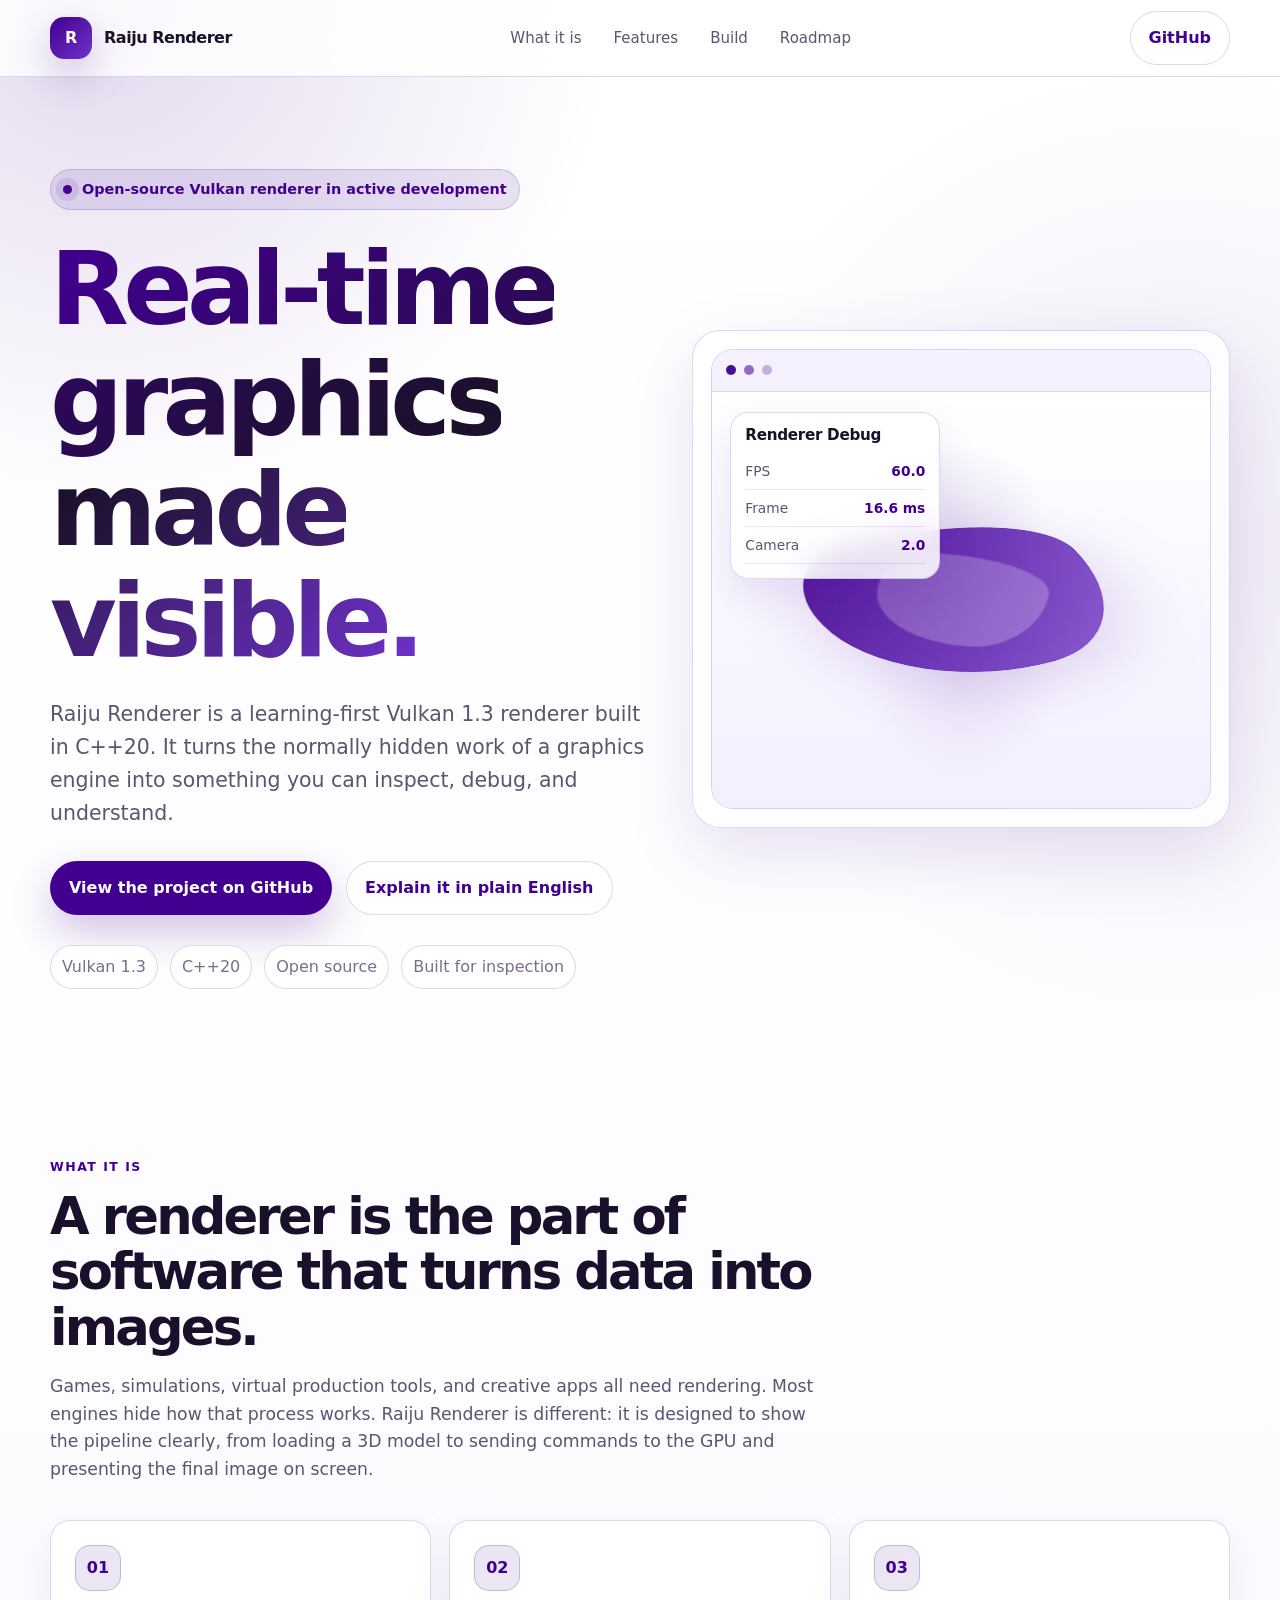
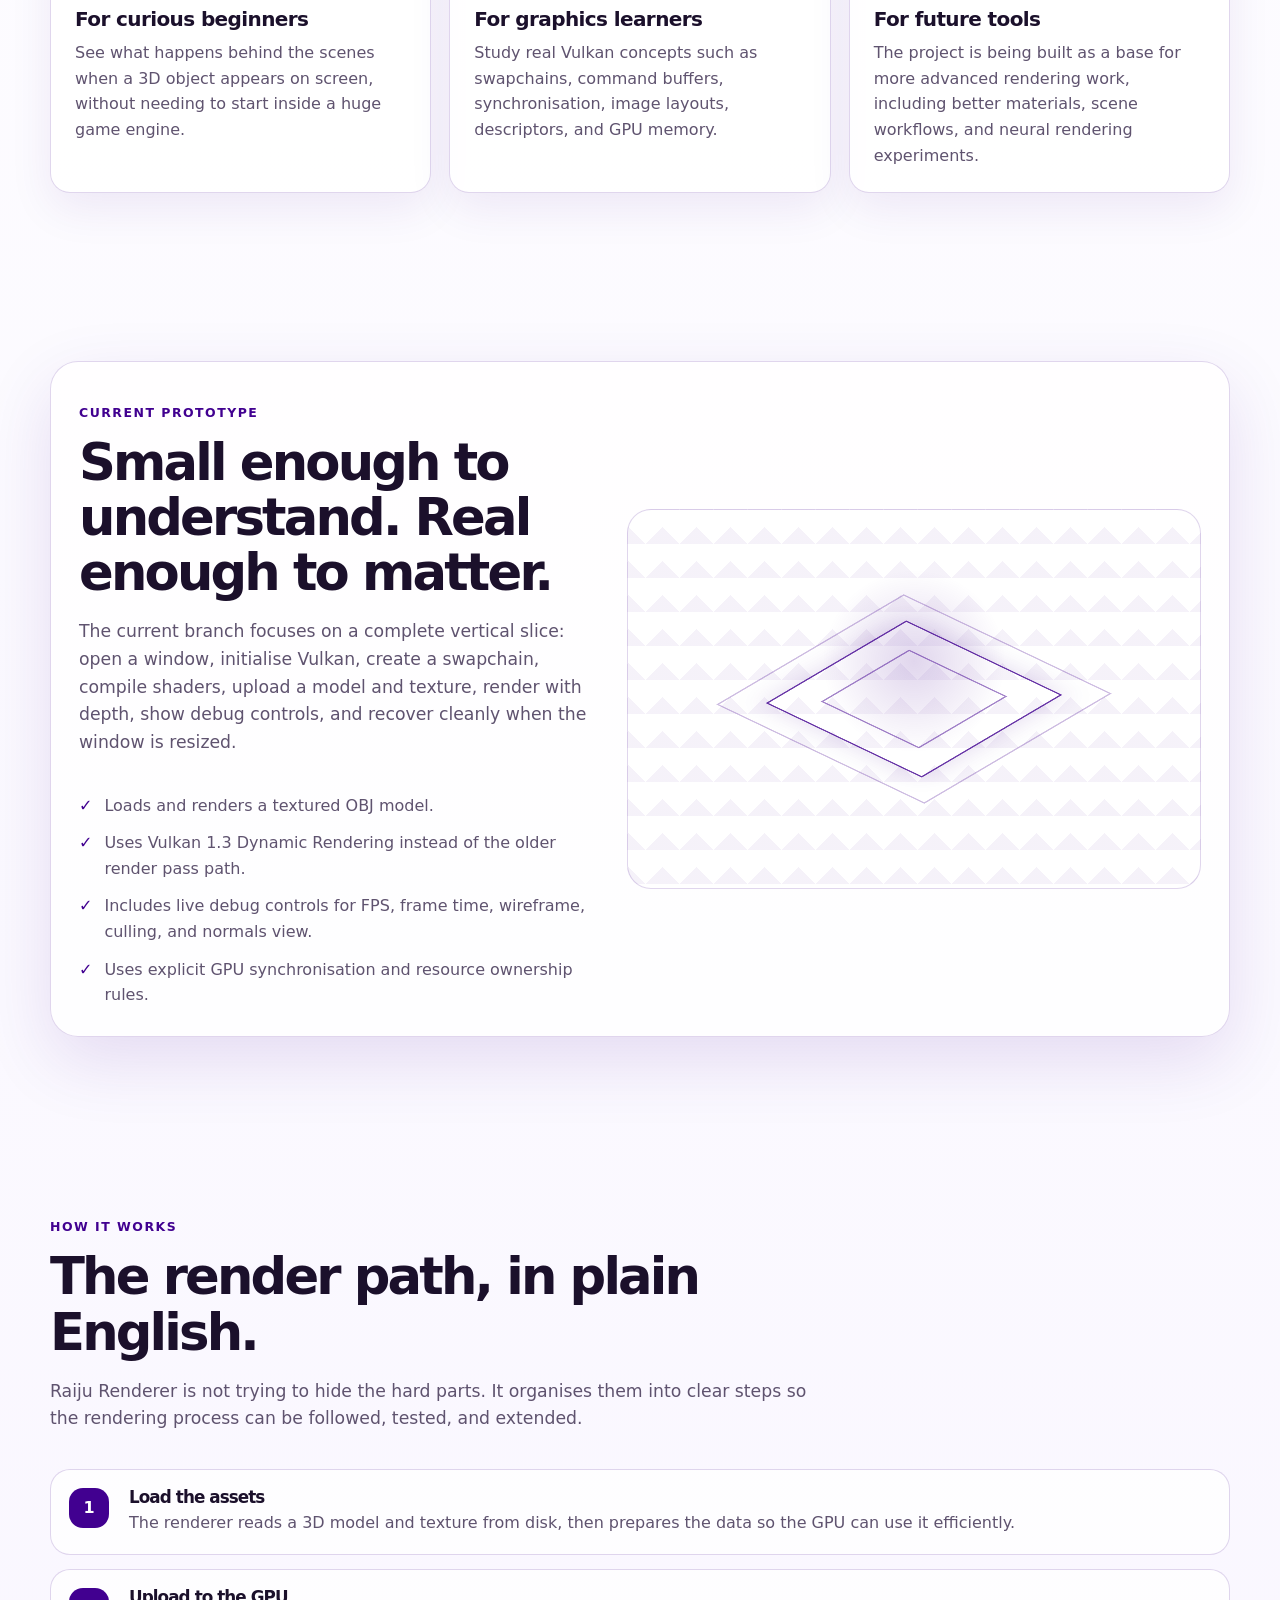
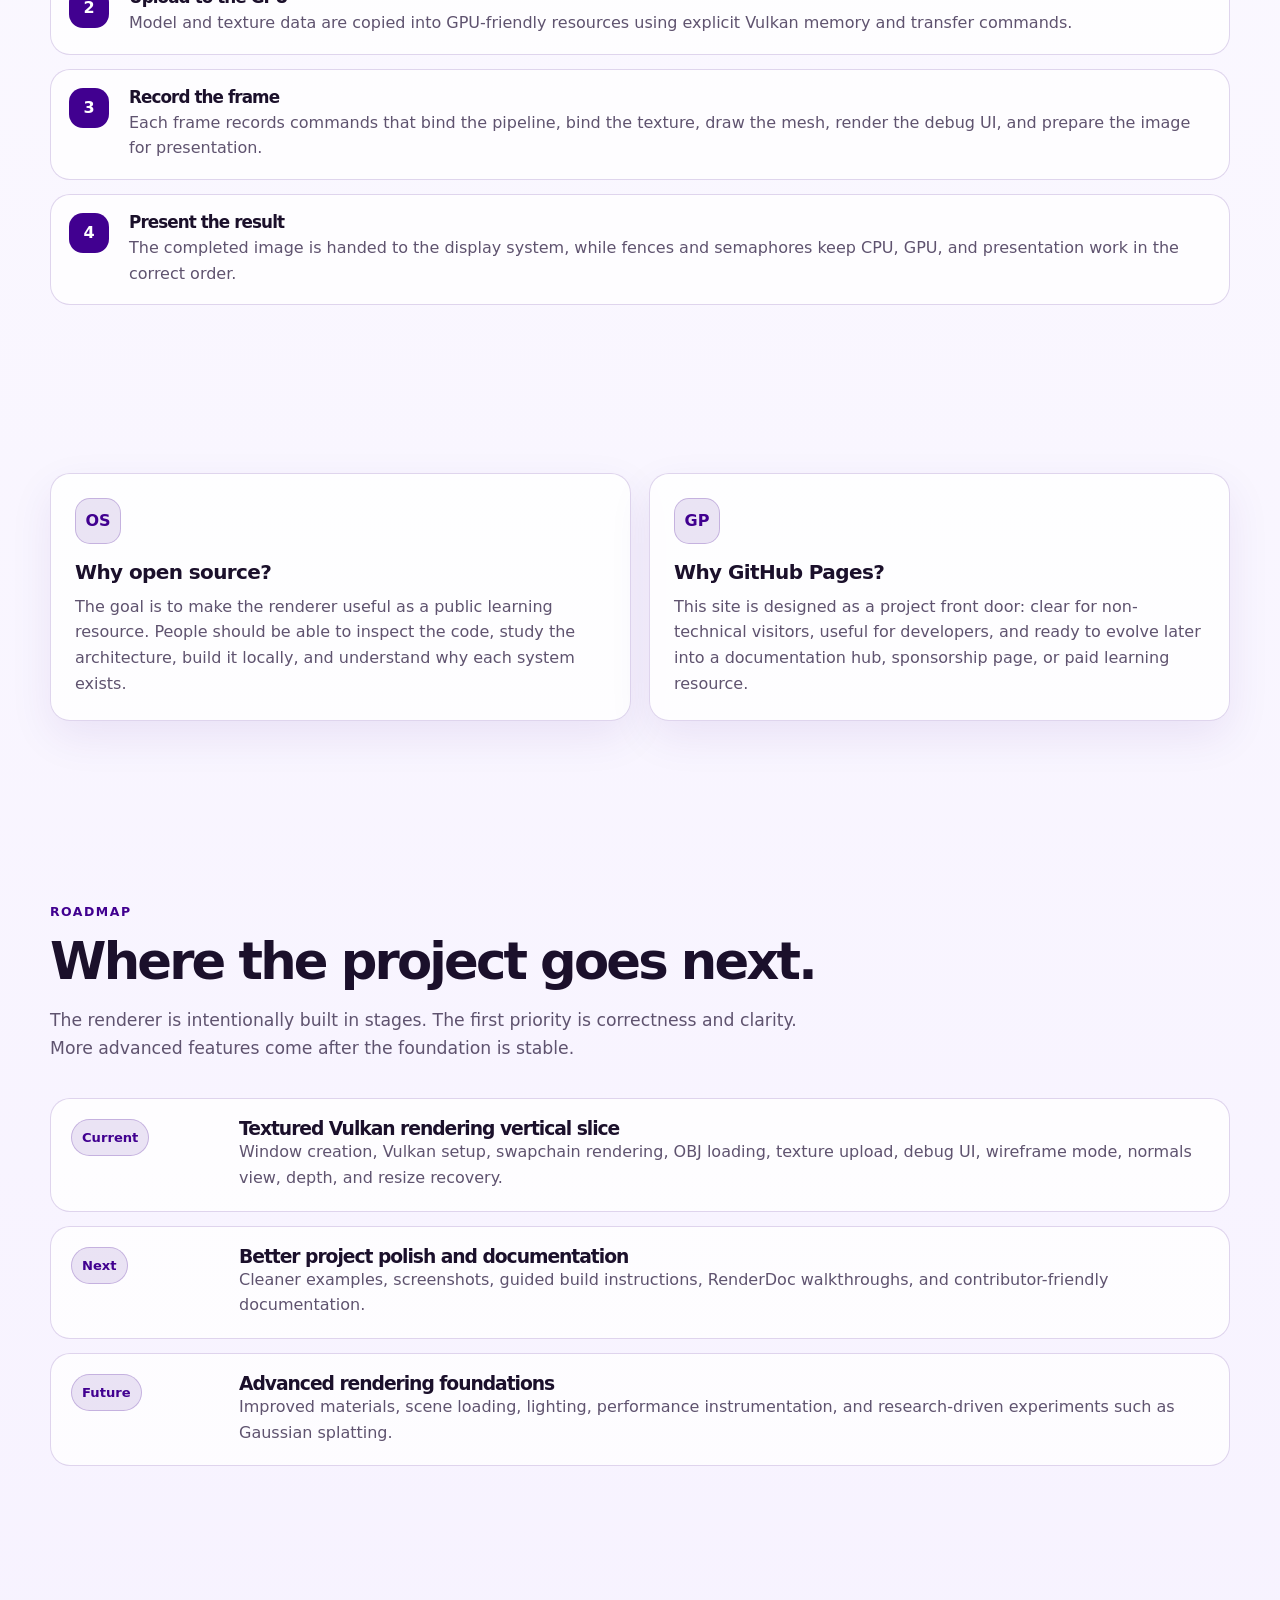
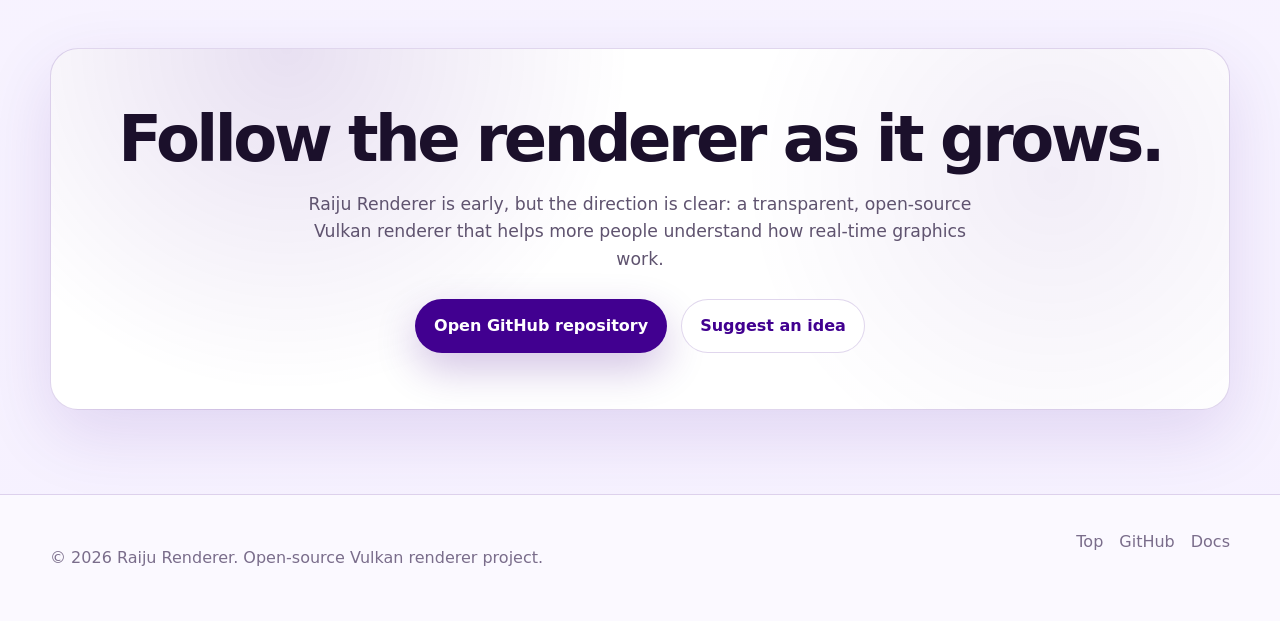
==== index_light_410090.html @ 018face2 "New Github Page" ====
<!doctype html>
<html lang="en">
<head>
  <meta charset="utf-8">
  <meta name="viewport" content="width=device-width, initial-scale=1">
  <meta name="description" content="Raiju Renderer is an open-source Vulkan 1.3 renderer built in C++20 to make real-time graphics easier to inspect, learn, and extend.">
  <meta name="theme-color" content="#410090">
  <title>Raiju Renderer | Open-Source Vulkan Renderer</title>

  <style>
    :root {
      --bg: #fbf9ff;
      --bg-soft: #f2ecff;
      --panel: #ffffff;
      --card: rgba(255, 255, 255, 0.82);
      --card-strong: #ffffff;
      --text: #1b102b;
      --muted: #5f536f;
      --muted-2: #7a6d8b;
      --line: rgba(65, 0, 144, 0.16);
      --brand: #410090;
      --brand-soft: rgba(65, 0, 144, 0.10);
      --brand-mid: rgba(65, 0, 144, 0.22);
      --shadow: 0 24px 70px rgba(65, 0, 144, 0.12);
      --max: 1180px;
      --r: 28px;
    }

    * { box-sizing: border-box; }

    html { scroll-behavior: smooth; }

    body {
      margin: 0;
      font-family: Inter, ui-sans-serif, system-ui, -apple-system, BlinkMacSystemFont, "Segoe UI", sans-serif;
      background:
        radial-gradient(circle at 8% 0, rgba(65, 0, 144, 0.15), transparent 32rem),
        radial-gradient(circle at 92% 10%, rgba(65, 0, 144, 0.08), transparent 30rem),
        linear-gradient(180deg, #ffffff 0%, var(--bg) 48%, #f6f1ff 100%);
      color: var(--text);
      line-height: 1.6;
    }

    a { color: inherit; text-decoration: none; }

    .container {
      width: min(100% - 40px, var(--max));
      margin: auto;
    }

    .header {
      position: sticky;
      top: 0;
      z-index: 10;
      background: rgba(255, 255, 255, 0.82);
      backdrop-filter: blur(18px);
      border-bottom: 1px solid var(--line);
    }

    .nav {
      min-height: 76px;
      display: flex;
      align-items: center;
      justify-content: space-between;
      gap: 20px;
    }

    .brand {
      display: flex;
      align-items: center;
      gap: 12px;
      font-weight: 900;
      letter-spacing: -0.03em;
    }

    .mark {
      width: 42px;
      height: 42px;
      border-radius: 14px;
      background: linear-gradient(135deg, var(--brand), #6f32c9);
      color: #fff;
      display: grid;
      place-items: center;
      box-shadow: 0 14px 38px rgba(65, 0, 144, 0.26);
    }

    .links {
      display: flex;
      gap: 8px;
      color: var(--muted);
      font-size: 0.94rem;
    }

    .links a {
      padding: 10px 12px;
      border-radius: 999px;
    }

    .links a:hover {
      background: var(--brand-soft);
      color: var(--brand);
    }

    .btn {
      display: inline-flex;
      align-items: center;
      justify-content: center;
      padding: 13px 18px;
      border-radius: 999px;
      font-weight: 800;
      border: 1px solid transparent;
      transition: 0.18s;
    }

    .btn:hover { transform: translateY(-2px); }

    .primary {
      background: var(--brand);
      color: #fff;
      box-shadow: 0 16px 42px rgba(65, 0, 144, 0.24);
    }

    .secondary {
      background: #fff;
      color: var(--brand);
      border-color: var(--line);
    }

    .hero { padding: 92px 0 72px; }

    .hero-grid {
      display: grid;
      grid-template-columns: 1.05fr 0.95fr;
      gap: 48px;
      align-items: center;
    }

    .eyebrow {
      display: inline-flex;
      gap: 10px;
      align-items: center;
      padding: 8px 12px;
      border: 1px solid var(--line);
      border-radius: 999px;
      background: var(--brand-soft);
      color: var(--brand);
      font-weight: 800;
      font-size: 0.9rem;
    }

    .pulse {
      width: 9px;
      height: 9px;
      border-radius: 99px;
      background: var(--brand);
      box-shadow: 0 0 0 7px rgba(65, 0, 144, 0.10);
    }

    h1, h2, h3 {
      line-height: 1.08;
      margin: 0;
      letter-spacing: -0.055em;
    }

    h1 {
      font-size: clamp(3rem, 8vw, 6.7rem);
      margin: 24px 0 22px;
    }

    .grad {
      background: linear-gradient(135deg, var(--brand) 0%, #1b102b 58%, #6f32c9 100%);
      -webkit-background-clip: text;
      background-clip: text;
      color: transparent;
    }

    .lead {
      font-size: clamp(1.08rem, 2vw, 1.28rem);
      color: var(--muted);
      max-width: 660px;
      margin: 0 0 32px;
    }

    .actions {
      display: flex;
      flex-wrap: wrap;
      gap: 14px;
    }

    .pills {
      display: flex;
      flex-wrap: wrap;
      gap: 12px;
      margin-top: 30px;
      color: var(--muted-2);
    }

    .pill {
      padding: 8px 11px;
      border: 1px solid var(--line);
      border-radius: 999px;
      background: #fff;
    }

    .mock {
      border: 1px solid var(--line);
      border-radius: var(--r);
      padding: 18px;
      background: rgba(255, 255, 255, 0.76);
      box-shadow: var(--shadow);
    }

    .viewport {
      position: relative;
      min-height: 460px;
      overflow: hidden;
      border: 1px solid rgba(65, 0, 144, 0.18);
      border-radius: 22px;
      background: #ffffff;
    }

    .topbar {
      height: 42px;
      display: flex;
      gap: 8px;
      align-items: center;
      padding: 0 14px;
      border-bottom: 1px solid rgba(65, 0, 144, 0.12);
      background: #f6f1ff;
    }

    .dot { width: 10px; height: 10px; border-radius: 999px; }
    .dot:nth-child(1) { background: #410090; opacity: 0.95; }
    .dot:nth-child(2) { background: #410090; opacity: 0.55; }
    .dot:nth-child(3) { background: #410090; opacity: 0.28; }

    .stage {
      position: absolute;
      inset: 42px 0 0;
      display: grid;
      place-items: center;
      background:
        radial-gradient(circle at 50% 34%, rgba(65, 0, 144, 0.12), transparent 24%),
        radial-gradient(circle at 50% 70%, rgba(65, 0, 144, 0.07), transparent 26%),
        linear-gradient(180deg, #ffffff, #f4efff);
    }

    .orb {
      width: min(58%, 300px);
      aspect-ratio: 1;
      position: relative;
      transform: rotateX(58deg) rotateZ(-28deg);
      filter: drop-shadow(0 30px 45px rgba(65, 0, 144, 0.18));
    }

    .orb:before, .orb:after {
      content: "";
      position: absolute;
      inset: 0;
      border-radius: 28% 72% 40% 60% / 42% 39% 61% 58%;
      background:
        linear-gradient(135deg, rgba(65, 0, 144, 0.92), rgba(111, 50, 201, 0.74)),
        repeating-linear-gradient(90deg, rgba(255, 255, 255, 0.25) 0 1px, transparent 1px 18px);
      border: 1px solid rgba(65, 0, 144, 0.28);
    }

    .orb:after {
      inset: 20%;
      background: rgba(255, 255, 255, 0.22);
      transform: translateZ(20px) rotate(34deg);
    }

    .debug {
      position: absolute;
      left: 18px;
      top: 62px;
      width: 210px;
      padding: 14px;
      border: 1px solid rgba(65, 0, 144, 0.16);
      border-radius: 18px;
      background: rgba(255, 255, 255, 0.86);
      backdrop-filter: blur(14px);
      z-index: 2;
      box-shadow: 0 16px 40px rgba(65, 0, 144, 0.10);
    }

    .debug h3 {
      font-size: 0.95rem;
      letter-spacing: -0.02em;
      margin-bottom: 10px;
    }

    .metric {
      display: flex;
      justify-content: space-between;
      color: var(--muted);
      font-size: 0.86rem;
      padding: 7px 0;
      border-bottom: 1px solid rgba(65, 0, 144, 0.10);
    }

    .metric strong { color: var(--brand); }

    section { padding: 84px 0; }

    .kicker {
      color: var(--brand);
      font-weight: 900;
      text-transform: uppercase;
      letter-spacing: 0.12em;
      font-size: 0.78rem;
      margin-bottom: 12px;
    }

    .heading {
      font-size: clamp(2.1rem, 4vw, 4rem);
      max-width: 820px;
      margin-bottom: 18px;
    }

    .copy {
      max-width: 780px;
      color: var(--muted);
      font-size: 1.08rem;
      margin: 0 0 36px;
    }

    .grid3 {
      display: grid;
      grid-template-columns: repeat(3, 1fr);
      gap: 18px;
    }

    .grid2 {
      display: grid;
      grid-template-columns: repeat(2, 1fr);
      gap: 18px;
    }

    .card {
      padding: 24px;
      border: 1px solid var(--line);
      border-radius: 20px;
      background: var(--card);
      box-shadow: 0 16px 44px rgba(65, 0, 144, 0.08);
    }

    .icon {
      width: 46px;
      height: 46px;
      border-radius: 15px;
      display: grid;
      place-items: center;
      background: var(--brand-soft);
      border: 1px solid var(--brand-mid);
      color: var(--brand);
      margin-bottom: 18px;
      font-weight: 900;
    }

    .card h3 {
      font-size: 1.25rem;
      letter-spacing: -0.03em;
      margin-bottom: 10px;
    }

    .card p, .step p, .road p {
      color: var(--muted);
      margin: 0;
    }

    .showcase {
      display: grid;
      grid-template-columns: 0.95fr 1.05fr;
      gap: 28px;
      align-items: center;
      border: 1px solid var(--line);
      border-radius: var(--r);
      background: rgba(255, 255, 255, 0.80);
      padding: 28px;
      box-shadow: var(--shadow);
    }

    .visual {
      min-height: 380px;
      border-radius: 24px;
      border: 1px solid rgba(65, 0, 144, 0.16);
      background:
        linear-gradient(45deg, rgba(65, 0, 144, 0.05) 25%, transparent 25%),
        linear-gradient(-45deg, rgba(65, 0, 144, 0.05) 25%, transparent 25%),
        radial-gradient(circle at 50% 40%, rgba(65, 0, 144, 0.16), transparent 25%),
        #ffffff;
      background-size: 34px 34px, 34px 34px, auto, auto;
      display: grid;
      place-items: center;
    }

    .wire {
      width: 210px;
      aspect-ratio: 1;
      border: 2px solid rgba(65, 0, 144, 0.78);
      transform: rotateX(58deg) rotateZ(42deg);
      position: relative;
      box-shadow: 0 0 35px rgba(65, 0, 144, 0.15);
    }

    .wire:before, .wire:after {
      content: "";
      position: absolute;
      inset: 18%;
      border: 2px solid rgba(65, 0, 144, 0.48);
    }

    .wire:after {
      inset: -18%;
      border-color: rgba(65, 0, 144, 0.26);
    }

    .list {
      list-style: none;
      padding: 0;
      margin: 24px 0 0;
      display: grid;
      gap: 12px;
    }

    .list li {
      display: flex;
      gap: 12px;
      color: var(--muted);
    }

    .check {
      color: var(--brand);
      font-weight: 900;
    }

    .steps {
      counter-reset: step;
      display: grid;
      gap: 14px;
    }

    .step {
      counter-increment: step;
      display: grid;
      grid-template-columns: 46px 1fr;
      gap: 14px;
      padding: 18px;
      border: 1px solid var(--line);
      border-radius: 20px;
      background: rgba(255, 255, 255, 0.76);
    }

    .step:before {
      content: counter(step);
      width: 40px;
      height: 40px;
      display: grid;
      place-items: center;
      border-radius: 14px;
      background: var(--brand);
      color: #fff;
      font-weight: 900;
    }

    .step h3 {
      font-size: 1.05rem;
      margin-bottom: 4px;
    }

    .road {
      display: grid;
      grid-template-columns: 150px 1fr;
      gap: 18px;
      padding: 20px;
      border: 1px solid var(--line);
      border-radius: 20px;
      background: rgba(255, 255, 255, 0.76);
      margin-bottom: 14px;
    }

    .badge {
      display: inline-flex;
      width: max-content;
      padding: 7px 10px;
      border-radius: 999px;
      background: var(--brand-soft);
      color: var(--brand);
      border: 1px solid var(--brand-mid);
      font-weight: 900;
      font-size: 0.82rem;
    }

    .next, .future {
      color: var(--brand);
      background: var(--brand-soft);
      border-color: var(--brand-mid);
    }

    .cta {
      border: 1px solid var(--line);
      border-radius: var(--r);
      padding: clamp(28px, 5vw, 56px);
      background:
        radial-gradient(circle at 20% 0, rgba(65, 0, 144, 0.12), transparent 34%),
        radial-gradient(circle at 85% 35%, rgba(65, 0, 144, 0.07), transparent 30%),
        #fff;
      box-shadow: var(--shadow);
      text-align: center;
    }

    .cta h2 {
      font-size: clamp(2.2rem, 5vw, 4.4rem);
      margin-bottom: 16px;
    }

    .cta p {
      max-width: 680px;
      margin: 0 auto 26px;
      color: var(--muted);
      font-size: 1.08rem;
    }

    .footer {
      border-top: 1px solid var(--line);
      padding: 34px 0;
      color: var(--muted-2);
      background: rgba(255, 255, 255, 0.60);
    }

    .foot {
      display: flex;
      justify-content: space-between;
      gap: 20px;
      flex-wrap: wrap;
    }

    .footlinks {
      display: flex;
      gap: 16px;
      flex-wrap: wrap;
    }

    .footlinks a:hover { color: var(--brand); }

    @media (max-width: 960px) {
      .hero-grid, .showcase, .grid3, .grid2 { grid-template-columns: 1fr; }
      .links { display: none; }
      .hero { padding-top: 64px; }
      .road { grid-template-columns: 1fr; }
    }

    @media (max-width: 620px) {
      .container { width: min(100% - 28px, var(--max)); }
      .actions .btn { width: 100%; }
      .debug {
        position: relative;
        inset: auto;
        margin: 14px;
        width: calc(100% - 28px);
      }
      .stage {
        place-items: end center;
        padding-bottom: 50px;
      }
      section { padding: 62px 0; }
    }
  </style>
</head>

<body>
<header class="header">
  <div class="container nav">
    <a class="brand" href="#top"><span class="mark">R</span><span>Raiju Renderer</span></a>
    <nav class="links">
      <a href="#what">What it is</a>
      <a href="#features">Features</a>
      <a href="#build">Build</a>
      <a href="#roadmap">Roadmap</a>
    </nav>
    <a class="btn secondary" href="https://github.com/Raiju-Deeq/FYP-Vulkan-Renderer" target="_blank" rel="noreferrer">GitHub</a>
  </div>
</header>

<main>
  <section class="hero" id="top">
    <div class="container hero-grid">
      <div>
        <span class="eyebrow"><span class="pulse"></span>Open-source Vulkan renderer in active development</span>
        <h1><span class="grad">Real-time graphics made visible.</span></h1>
        <p class="lead">Raiju Renderer is a learning-first Vulkan 1.3 renderer built in C++20. It turns the normally hidden work of a graphics engine into something you can inspect, debug, and understand.</p>
        <div class="actions">
          <a class="btn primary" href="https://github.com/Raiju-Deeq/FYP-Vulkan-Renderer" target="_blank" rel="noreferrer">View the project on GitHub</a>
          <a class="btn secondary" href="#what">Explain it in plain English</a>
        </div>
        <div class="pills">
          <span class="pill">Vulkan 1.3</span>
          <span class="pill">C++20</span>
          <span class="pill">Open source</span>
          <span class="pill">Built for inspection</span>
        </div>
      </div>

      <div class="mock">
        <div class="viewport">
          <div class="topbar"><span class="dot"></span><span class="dot"></span><span class="dot"></span></div>
          <div class="debug">
            <h3>Renderer Debug</h3>
            <div class="metric"><span>FPS</span><strong>60.0</strong></div>
            <div class="metric"><span>Frame</span><strong>16.6 ms</strong></div>
            <div class="metric"><span>Camera</span><strong>2.0</strong></div>
          </div>
          <div class="stage"><div class="orb"></div></div>
        </div>
      </div>
    </div>
  </section>

  <section id="what">
    <div class="container">
      <p class="kicker">What it is</p>
      <h2 class="heading">A renderer is the part of software that turns data into images.</h2>
      <p class="copy">Games, simulations, virtual production tools, and creative apps all need rendering. Most engines hide how that process works. Raiju Renderer is different: it is designed to show the pipeline clearly, from loading a 3D model to sending commands to the GPU and presenting the final image on screen.</p>

      <div class="grid3">
        <article class="card"><div class="icon">01</div><h3>For curious beginners</h3><p>See what happens behind the scenes when a 3D object appears on screen, without needing to start inside a huge game engine.</p></article>
        <article class="card"><div class="icon">02</div><h3>For graphics learners</h3><p>Study real Vulkan concepts such as swapchains, command buffers, synchronisation, image layouts, descriptors, and GPU memory.</p></article>
        <article class="card"><div class="icon">03</div><h3>For future tools</h3><p>The project is being built as a base for more advanced rendering work, including better materials, scene workflows, and neural rendering experiments.</p></article>
      </div>
    </div>
  </section>

  <section id="features">
    <div class="container showcase">
      <div>
        <p class="kicker">Current prototype</p>
        <h2 class="heading">Small enough to understand. Real enough to matter.</h2>
        <p class="copy">The current branch focuses on a complete vertical slice: open a window, initialise Vulkan, create a swapchain, compile shaders, upload a model and texture, render with depth, show debug controls, and recover cleanly when the window is resized.</p>
        <ul class="list">
          <li><span class="check">✓</span><span>Loads and renders a textured OBJ model.</span></li>
          <li><span class="check">✓</span><span>Uses Vulkan 1.3 Dynamic Rendering instead of the older render pass path.</span></li>
          <li><span class="check">✓</span><span>Includes live debug controls for FPS, frame time, wireframe, culling, and normals view.</span></li>
          <li><span class="check">✓</span><span>Uses explicit GPU synchronisation and resource ownership rules.</span></li>
        </ul>
      </div>
      <div class="visual"><div class="wire"></div></div>
    </div>
  </section>

  <section id="build">
    <div class="container">
      <p class="kicker">How it works</p>
      <h2 class="heading">The render path, in plain English.</h2>
      <p class="copy">Raiju Renderer is not trying to hide the hard parts. It organises them into clear steps so the rendering process can be followed, tested, and extended.</p>

      <div class="steps">
        <article class="step"><div><h3>Load the assets</h3><p>The renderer reads a 3D model and texture from disk, then prepares the data so the GPU can use it efficiently.</p></div></article>
        <article class="step"><div><h3>Upload to the GPU</h3><p>Model and texture data are copied into GPU-friendly resources using explicit Vulkan memory and transfer commands.</p></div></article>
        <article class="step"><div><h3>Record the frame</h3><p>Each frame records commands that bind the pipeline, bind the texture, draw the mesh, render the debug UI, and prepare the image for presentation.</p></div></article>
        <article class="step"><div><h3>Present the result</h3><p>The completed image is handed to the display system, while fences and semaphores keep CPU, GPU, and presentation work in the correct order.</p></div></article>
      </div>
    </div>
  </section>

  <section>
    <div class="container grid2">
      <article class="card"><div class="icon">OS</div><h3>Why open source?</h3><p>The goal is to make the renderer useful as a public learning resource. People should be able to inspect the code, study the architecture, build it locally, and understand why each system exists.</p></article>
      <article class="card"><div class="icon">GP</div><h3>Why GitHub Pages?</h3><p>This site is designed as a project front door: clear for non-technical visitors, useful for developers, and ready to evolve later into a documentation hub, sponsorship page, or paid learning resource.</p></article>
    </div>
  </section>

  <section id="roadmap">
    <div class="container">
      <p class="kicker">Roadmap</p>
      <h2 class="heading">Where the project goes next.</h2>
      <p class="copy">The renderer is intentionally built in stages. The first priority is correctness and clarity. More advanced features come after the foundation is stable.</p>

      <article class="road"><div><span class="badge">Current</span></div><div><h3>Textured Vulkan rendering vertical slice</h3><p>Window creation, Vulkan setup, swapchain rendering, OBJ loading, texture upload, debug UI, wireframe mode, normals view, depth, and resize recovery.</p></div></article>
      <article class="road"><div><span class="badge next">Next</span></div><div><h3>Better project polish and documentation</h3><p>Cleaner examples, screenshots, guided build instructions, RenderDoc walkthroughs, and contributor-friendly documentation.</p></div></article>
      <article class="road"><div><span class="badge future">Future</span></div><div><h3>Advanced rendering foundations</h3><p>Improved materials, scene loading, lighting, performance instrumentation, and research-driven experiments such as Gaussian splatting.</p></div></article>
    </div>
  </section>

  <section>
    <div class="container cta">
      <h2>Follow the renderer as it grows.</h2>
      <p>Raiju Renderer is early, but the direction is clear: a transparent, open-source Vulkan renderer that helps more people understand how real-time graphics work.</p>
      <div class="actions" style="justify-content:center">
        <a class="btn primary" href="https://github.com/Raiju-Deeq/FYP-Vulkan-Renderer" target="_blank" rel="noreferrer">Open GitHub repository</a>
        <a class="btn secondary" href="https://github.com/Raiju-Deeq/FYP-Vulkan-Renderer/issues" target="_blank" rel="noreferrer">Suggest an idea</a>
      </div>
    </div>
  </section>
</main>

<footer class="footer">
  <div class="container foot">
    <p>© <span id="year"></span> Raiju Renderer. Open-source Vulkan renderer project.</p>
    <div class="footlinks">
      <a href="#top">Top</a>
      <a href="https://github.com/Raiju-Deeq/FYP-Vulkan-Renderer" target="_blank" rel="noreferrer">GitHub</a>
      <a href="https://github.com/Raiju-Deeq/FYP-Vulkan-Renderer/blob/main/README.md" target="_blank" rel="noreferrer">Docs</a>
    </div>
  </div>
</footer>

<script>document.getElementById('year').textContent = new Date().getFullYear()</script>
</body>
</html>
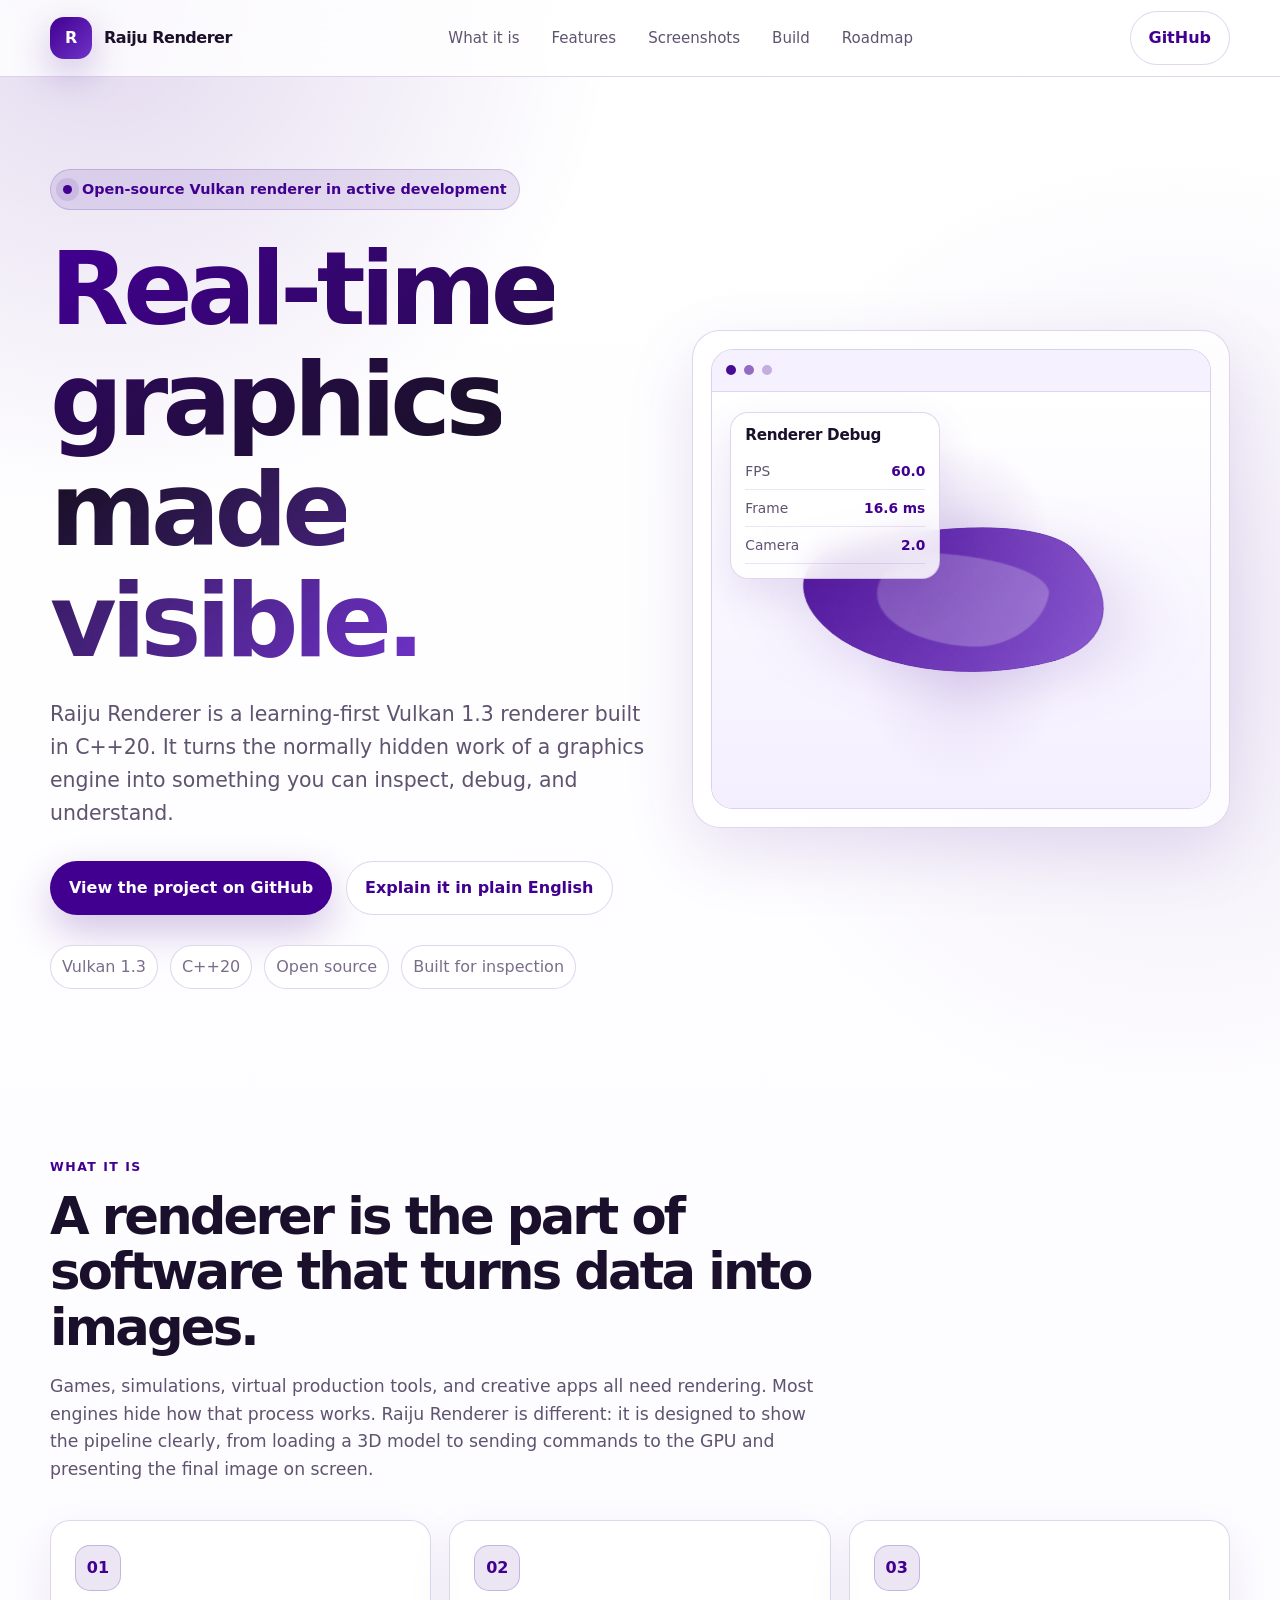
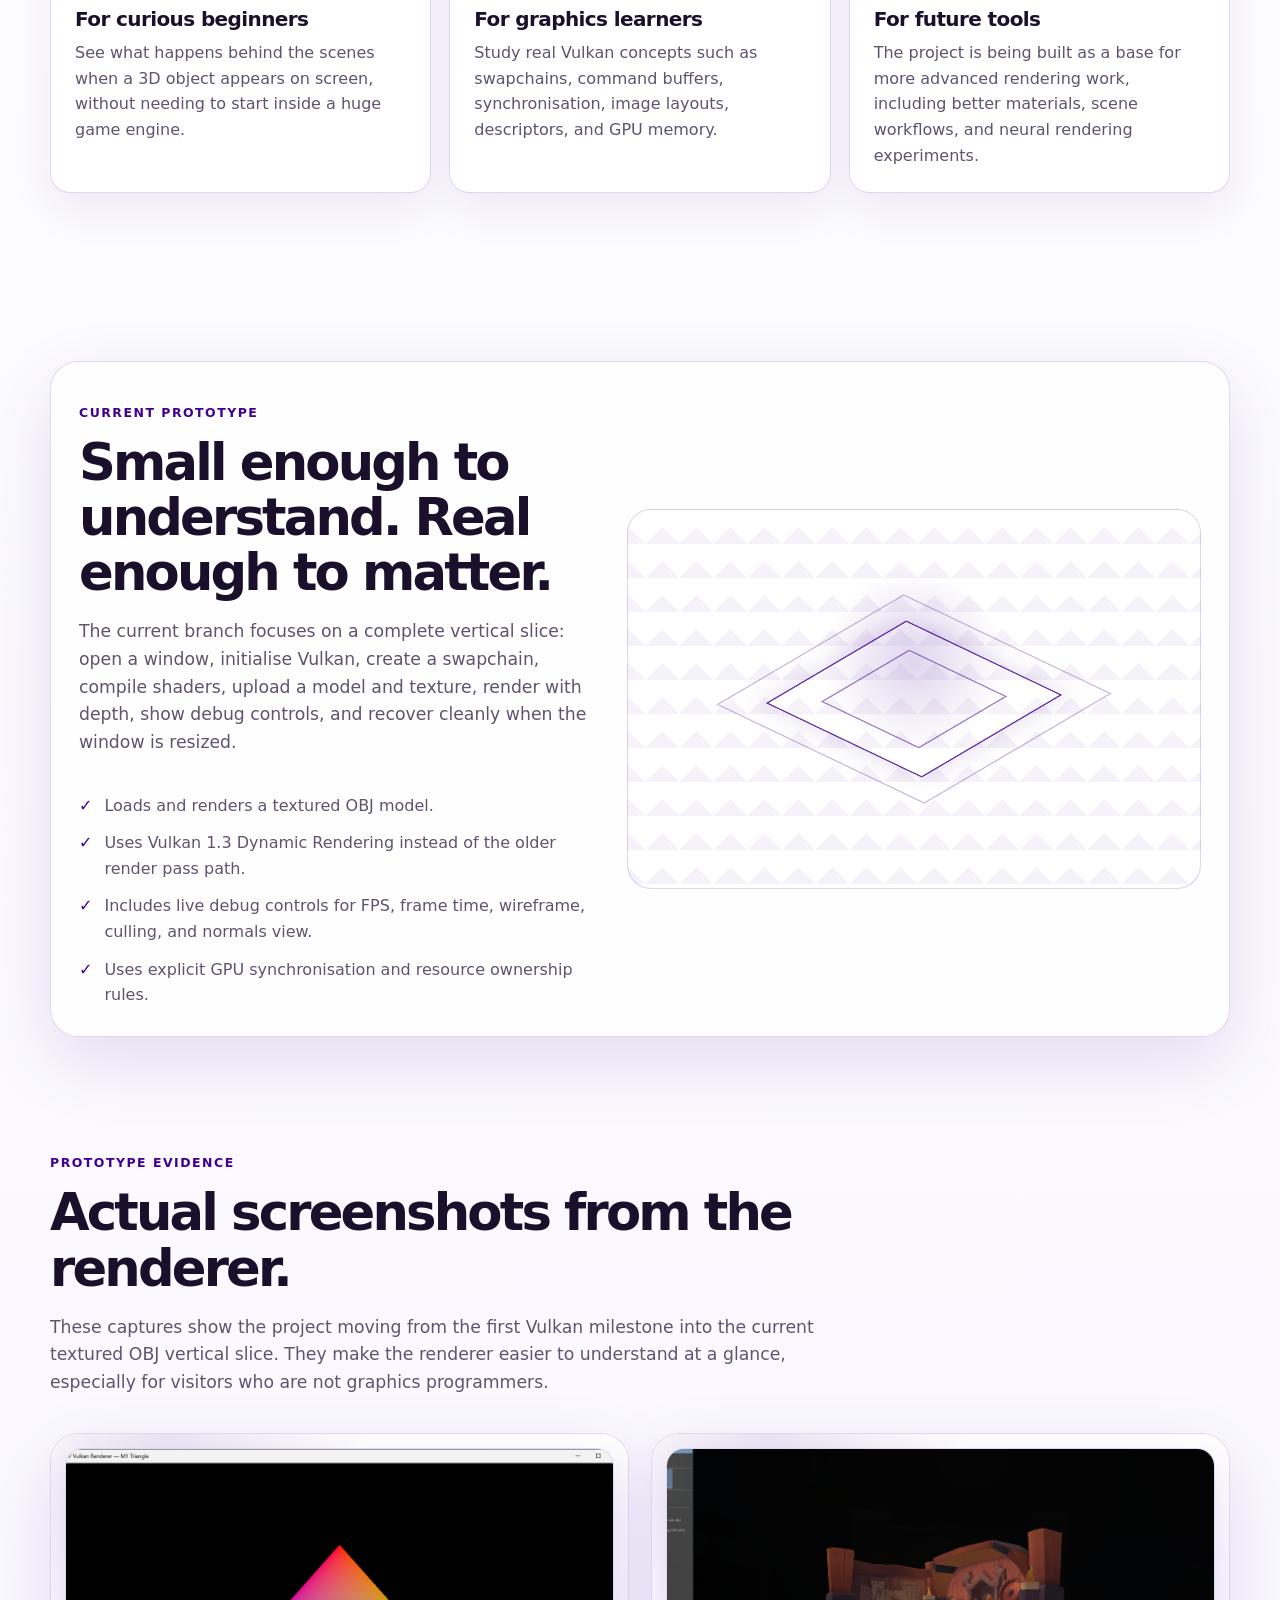
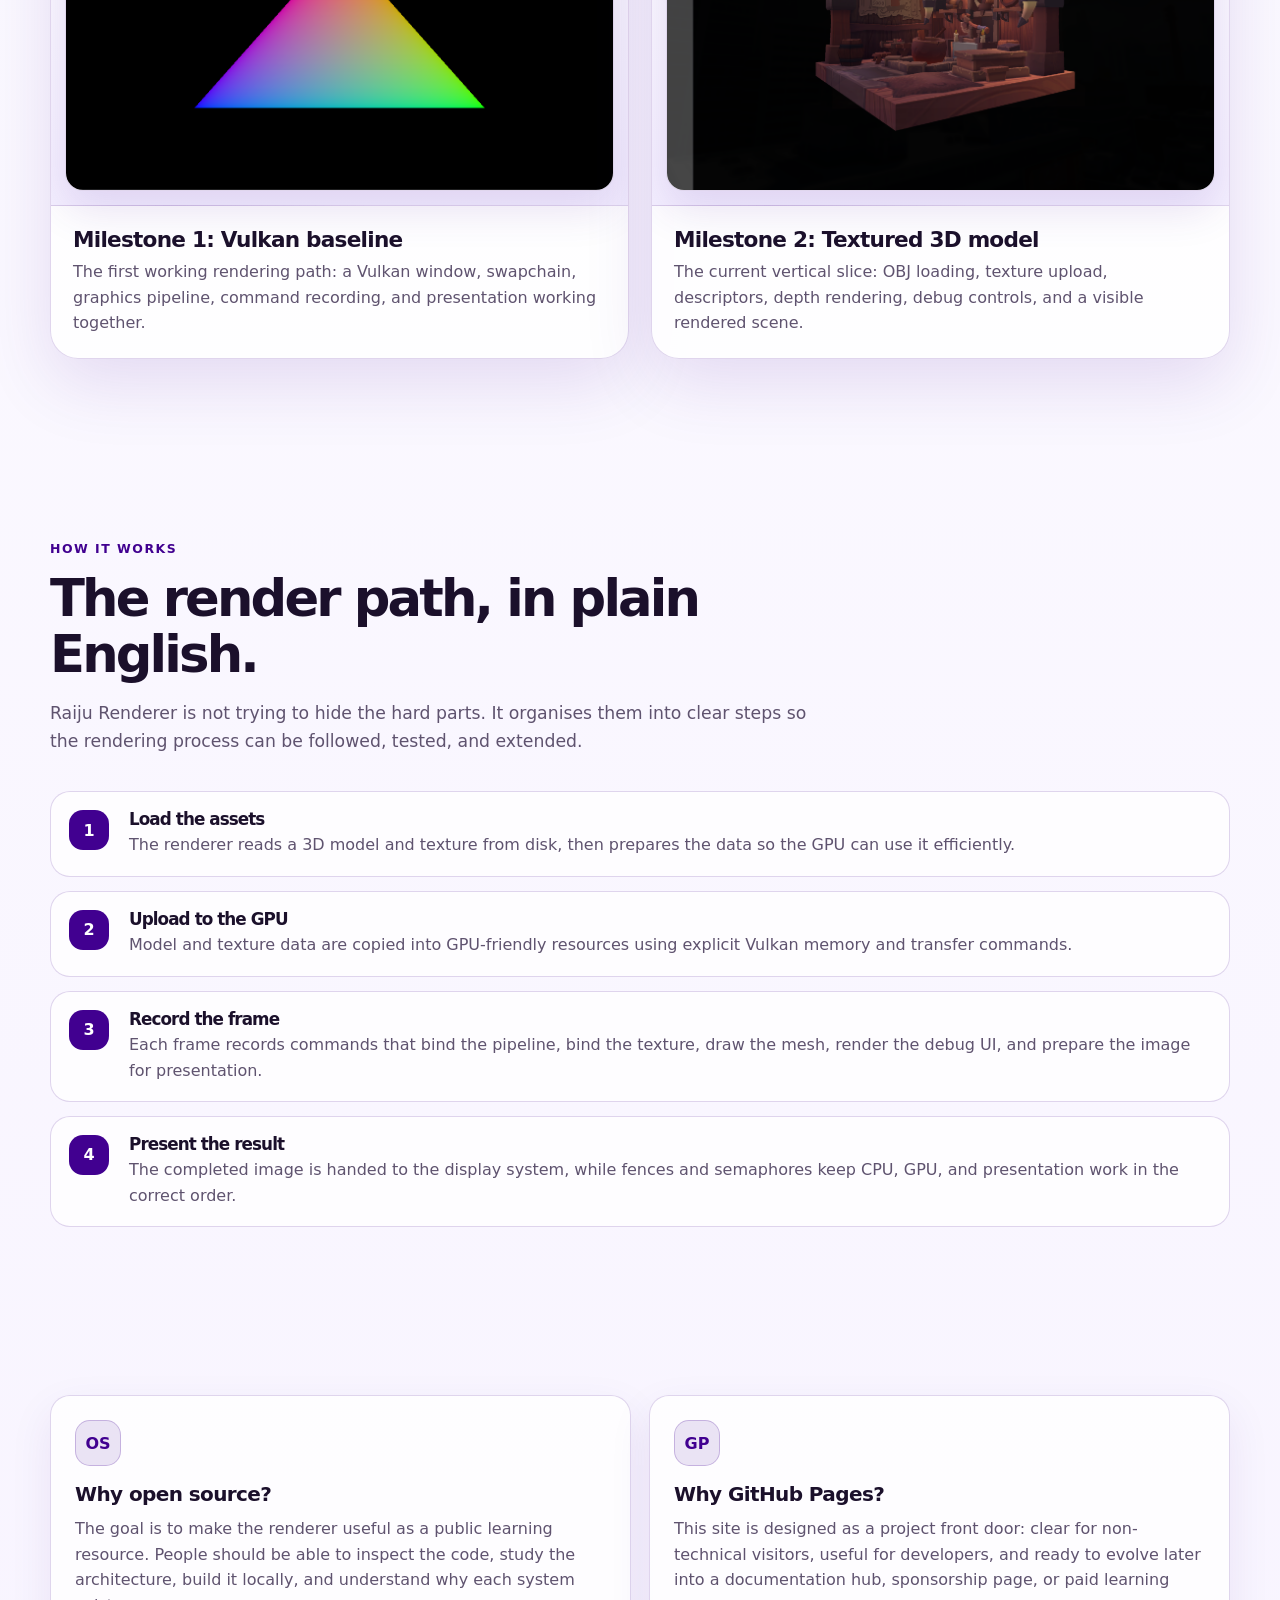
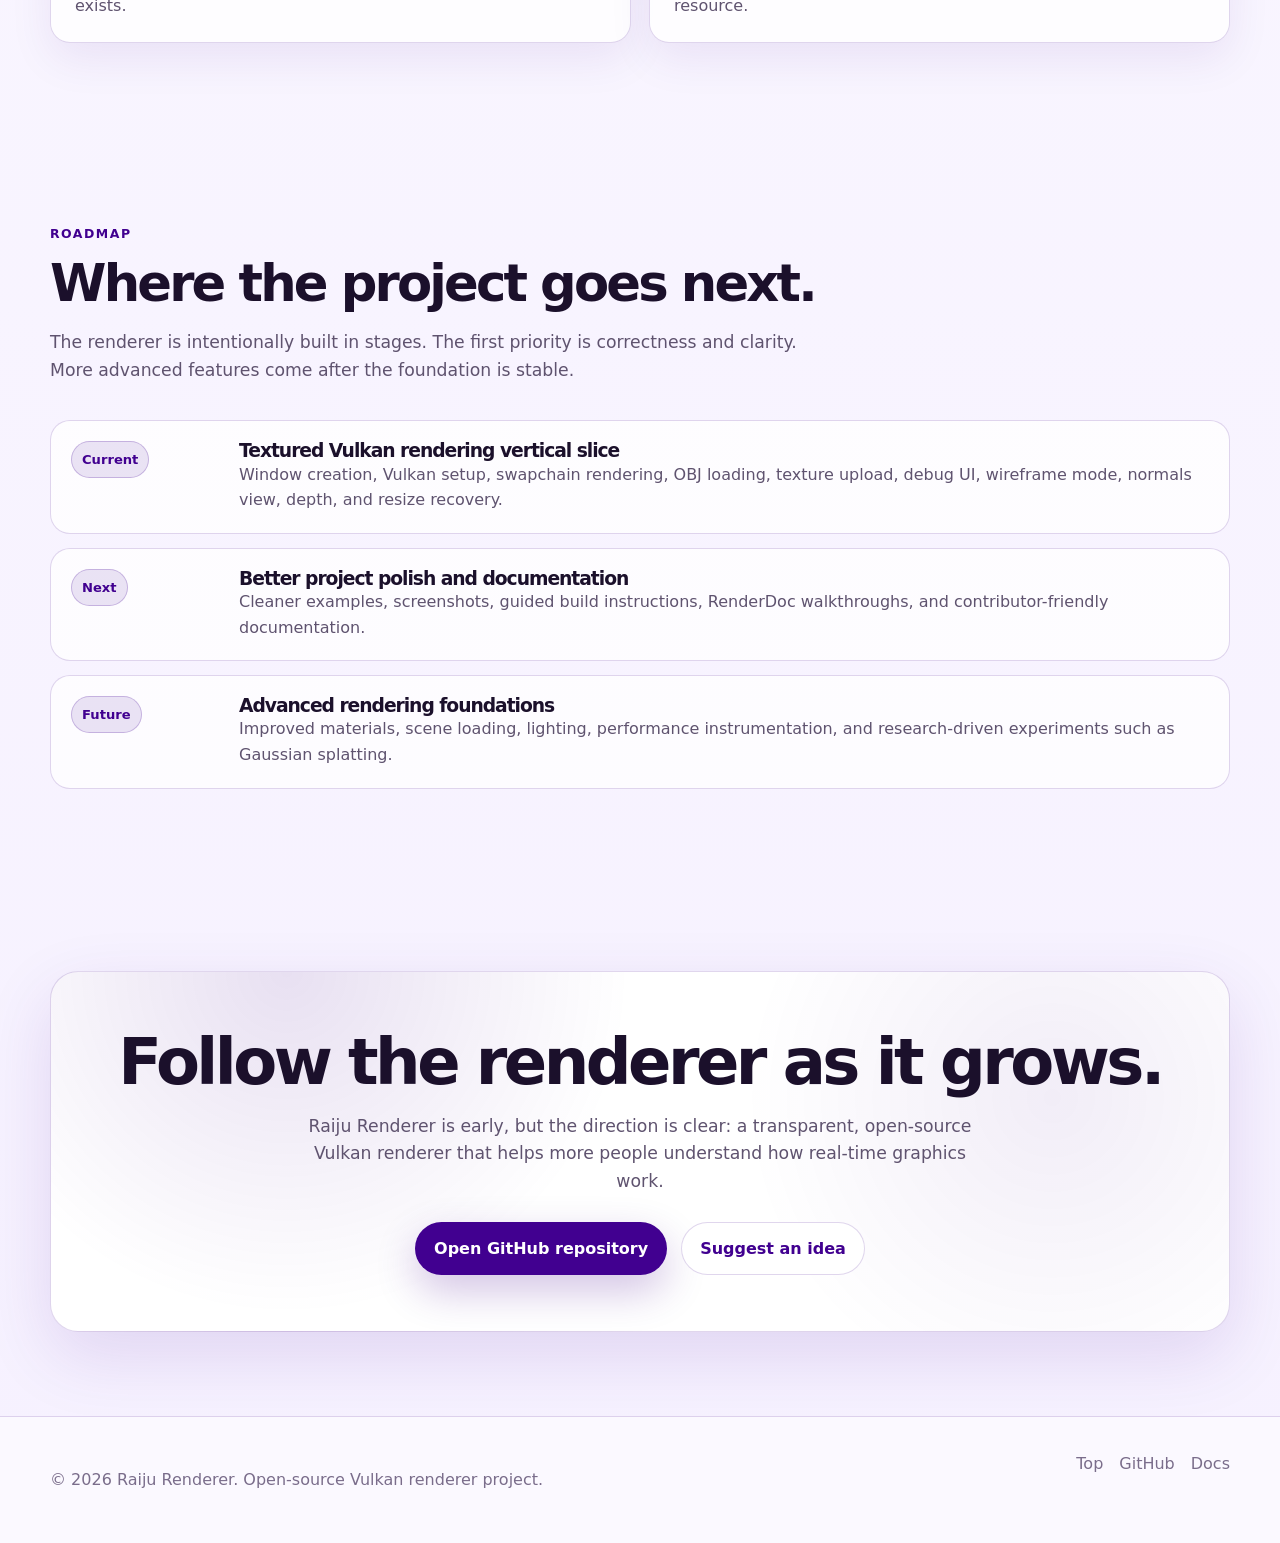
==== commit 7288abb6: "Update github page with screenshots" ====
--- a/index_light_410090.html
+++ b/index_light_410090.html
@@ -435,6 +435,60 @@
       font-weight: 900;
     }
 
+
+    .screenshot-section {
+      padding-top: 20px;
+    }
+
+    .screenshot-grid {
+      display: grid;
+      grid-template-columns: 1fr 1fr;
+      gap: 22px;
+      align-items: stretch;
+    }
+
+    .screenshot-card {
+      border: 1px solid var(--line);
+      border-radius: var(--r);
+      background: rgba(255, 255, 255, 0.82);
+      box-shadow: var(--shadow);
+      overflow: hidden;
+    }
+
+    .screenshot-frame {
+      padding: 14px;
+      background:
+        radial-gradient(circle at 20% 0, rgba(65, 0, 144, 0.10), transparent 34%),
+        linear-gradient(180deg, #ffffff, #f4efff);
+      border-bottom: 1px solid var(--line);
+    }
+
+    .screenshot-frame img {
+      display: block;
+      width: 100%;
+      aspect-ratio: 16 / 10;
+      object-fit: cover;
+      border-radius: 18px;
+      border: 1px solid rgba(65, 0, 144, 0.16);
+      box-shadow: 0 18px 44px rgba(65, 0, 144, 0.12);
+      background: #fff;
+    }
+
+    .screenshot-body {
+      padding: 22px;
+    }
+
+    .screenshot-body h3 {
+      font-size: 1.35rem;
+      letter-spacing: -0.035em;
+      margin-bottom: 8px;
+    }
+
+    .screenshot-body p {
+      color: var(--muted);
+      margin: 0;
+    }
+
     .steps {
       counter-reset: step;
       display: grid;
@@ -545,7 +599,7 @@
     .footlinks a:hover { color: var(--brand); }
 
     @media (max-width: 960px) {
-      .hero-grid, .showcase, .grid3, .grid2 { grid-template-columns: 1fr; }
+      .hero-grid, .showcase, .grid3, .grid2, .screenshot-grid { grid-template-columns: 1fr; }
       .links { display: none; }
       .hero { padding-top: 64px; }
       .road { grid-template-columns: 1fr; }
@@ -576,6 +630,7 @@
     <nav class="links">
       <a href="#what">What it is</a>
       <a href="#features">Features</a>
+      <a href="#gallery">Screenshots</a>
       <a href="#build">Build</a>
       <a href="#roadmap">Roadmap</a>
     </nav>
@@ -648,6 +703,36 @@
     </div>
   </section>
 
+  <section id="gallery" class="screenshot-section">
+    <div class="container">
+      <p class="kicker">Prototype evidence</p>
+      <h2 class="heading">Actual screenshots from the renderer.</h2>
+      <p class="copy">These captures show the project moving from the first Vulkan milestone into the current textured OBJ vertical slice. They make the renderer easier to understand at a glance, especially for visitors who are not graphics programmers.</p>
+
+      <div class="screenshot-grid">
+        <article class="screenshot-card">
+          <div class="screenshot-frame">
+            <img src="docs/prototype-evidence/M1-triangle.png" alt="Milestone 1 Vulkan triangle rendered in Raiju Renderer">
+          </div>
+          <div class="screenshot-body">
+            <h3>Milestone 1: Vulkan baseline</h3>
+            <p>The first working rendering path: a Vulkan window, swapchain, graphics pipeline, command recording, and presentation working together.</p>
+          </div>
+        </article>
+
+        <article class="screenshot-card">
+          <div class="screenshot-frame">
+            <img src="docs/prototype-evidence/M2-textured-obj.png" alt="Milestone 2 textured OBJ model rendered in Raiju Renderer">
+          </div>
+          <div class="screenshot-body">
+            <h3>Milestone 2: Textured 3D model</h3>
+            <p>The current vertical slice: OBJ loading, texture upload, descriptors, depth rendering, debug controls, and a visible rendered scene.</p>
+          </div>
+        </article>
+      </div>
+    </div>
+  </section>
+
   <section id="build">
     <div class="container">
       <p class="kicker">How it works</p>
